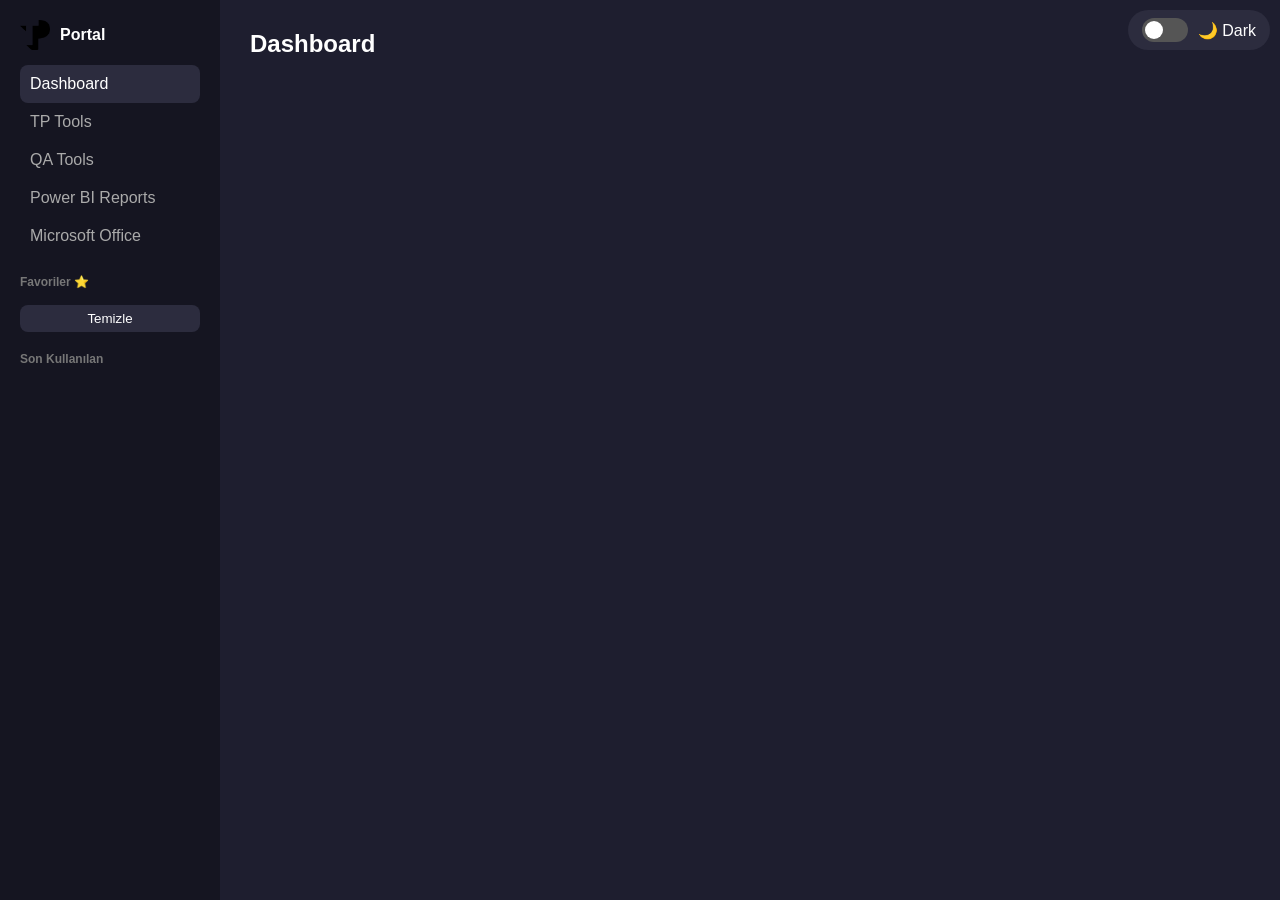
==== index.html @ 6ef4fc42 "Update index.html" ====
<!DOCTYPE html>
<html lang="tr">
<head>
<meta charset="UTF-8">
<title>QA Portal</title>

<style>
*{margin:0;padding:0;box-sizing:border-box;}
body{font-family:Segoe UI,Arial;background:#1e1e2f;color:#fff;display:flex;transition:.3s;}
body.light{background:#f4f6fb;color:#111;}
body.light .sidebar{background:#fff;}
body.light .card{background:#fff;color:#111;}
body.light .section-title{color:#333;}
body.light .nav a{color:#333;}
body.light .nav a.active{background:#e6e9f5;}
body.light .sidebar-section h4{color:#333;}
body.light .small-btn{background:#e6e9f5;color:#111;}
body.light .switch{background:#fff;color:#111;}

.sidebar{width:220px;background:#151521;min-height:100vh;position:fixed;left:0;top:0;padding:20px;}
.logo{display:flex;gap:10px;align-items:center;margin-bottom:15px;}
.logo img{width:30px;height:30px;}
.nav a{display:block;padding:10px;color:#aaa;cursor:pointer;border-radius:8px;}
.nav a.active{background:#2c2c3e;color:#fff;}

.main{margin-left:220px;padding:30px;width:100%;}
.section{display:none;}
.section.active{display:block;}
.section-title{color:#aaa;margin:10px 0;}
.grid{display:grid;grid-template-columns:repeat(auto-fill,minmax(160px,1fr));gap:15px;}

.card{background:#2c2c3e;height:150px;border-radius:14px;display:flex;flex-direction:column;justify-content:center;align-items:center;position:relative;cursor:pointer;}
.new-ribbon{position:absolute;top:12px;right:-32px;background:#ff3b3b;color:#fff;font-size:10px;padding:4px 38px;transform:rotate(45deg);}
.test-ribbon{position:absolute;top:12px;left:-32px;background:#ffd500;color:#111;font-size:10px;padding:4px 38px;transform:rotate(-45deg);}
.fav-btn{margin-top:8px;padding:6px 10px;border:none;border-radius:8px;font-size:11px;cursor:pointer;background:#1f1f2d;color:#aaa;}
.fav-btn.active{background:gold;color:#111;font-weight:bold;}
.card img{width:32px;height:32px;margin-bottom:8px;}

.sidebar-section{margin-top:20px;}
.sidebar-section h4{font-size:12px;color:#777;margin-bottom:8px;}
.sidebar-item{display:flex;align-items:center;gap:8px;font-size:13px;margin-bottom:6px;}
.sidebar-item img{width:18px;height:18px;}

.small-btn{margin-top:8px;width:100%;padding:6px;border:none;border-radius:8px;cursor:pointer;background:#2c2c3e;color:#fff;}
.topbar{position:fixed;right:10px;top:10px;}

.switch{display:flex;align-items:center;gap:10px;background:#2c2c3e;padding:8px 14px;border-radius:30px;cursor:pointer;}
.switch input{display:none;}
.slider{width:46px;height:24px;background:#555;border-radius:20px;position:relative;}
.slider:before{content:"";position:absolute;width:18px;height:18px;background:#fff;border-radius:50%;left:3px;top:3px;transition:.3s;}
.switch input:checked + .slider{background:#4caf50;}
.switch input:checked + .slider:before{transform:translateX(22px);}
</style>
</head>

<body>

<div class="topbar">
<label class="switch">
<input type="checkbox" onchange="toggleTheme()">
<div class="slider"></div>
<span id="themeText">🌙 Dark</span>
</label>
</div>

<div class="sidebar">
<div class="logo">
<img src="logo.png">
<strong>Portal</strong>
</div>

<div class="nav">
<a class="active" onclick="show('all',this)">Dashboard</a>
<a onclick="show('tp',this)">TP Tools</a>
<a onclick="show('qa',this)">QA Tools</a>
<a onclick="show('reports',this)">Power BI Reports</a>
<a onclick="show('office',this)">Microsoft Office</a>
</div>

<div class="sidebar-section">
<h4>Favoriler ⭐</h4>
<div id="favList"></div>
<button class="small-btn" onclick="clearFav()">Temizle</button>
</div>

<div class="sidebar-section">
<h4>Son Kullanılan</h4>
<div id="recentList"></div>
</div>
</div>

<div class="main">
<h2>Dashboard</h2>
<div id="app"></div>
</div>

<script>

// ✅ GLOBAL MAINTENANCE
const CONFIG = { TECHNICAL: 0 };
if (CONFIG.TECHNICAL === 1 && !location.pathname.includes("technical.html")) {
  location.href = "technical.html";
}

// ✅ TOOLS
const tools=[
{id:"bms",name:"TP BMS",icon:"tp_bms.png",cat:"tp",isNew:0,isTest:0,technical:0,url:"https://sebra.ccms.teleperformance.com/"},
{id:"mytp",name:"MYTP",icon:"mytp.png",cat:"tp",isNew:0,isTest:0,technical:0,url:"https://teleperformance-mytp.sabacloud.com/"},
{id:"random",name:"Randomizer",icon:"logo.png",cat:"qa",isNew:1,isTest:0,technical:0,url:"randomizer.html"},
{id:"corel",name:"Correlation",icon:"logo.png",cat:"qa",isNew:0,isTest:1,technical:0,url:"corel.html"},
{id:"csv",name:"Data CSV Converter",icon:"logo.png",cat:"qa",isNew:1,isTest:0,technical:0,url:"csvconverter.html"},
{id:"sampling",name:"BSH Dağıtım",icon:"logo.png",cat:"qa",isNew:0,isTest:0,technical:0,url:"sampling.html"},
{id:"trceviri",name:"Trendyol CSV Converter",icon:"logo.png",cat:"qa",isNew:1,isTest:0,technical:0,url:"trendyolceviri.html"},
{id:"powerbifb",name:"Feedback Raporu",icon:"powerbi.png",cat:"reports",isNew:0,isTest:0,technical:0,url:"https://app.powerbi.com/"},
{id:"powerbidm",name:"Domestic - Kalite Raporu",icon:"powerbi.png",cat:"reports",isNew:0,isTest:0,technical:0,url:"https://app.powerbi.com/"},
{id:"excel",name:"Excel",icon:"excel.png",cat:"office",isNew:0,isTest:0,technical:0,url:"https://excel.cloud.microsoft/"},
{id:"ppt",name:"PowerPoint",icon:"powerpoint.png",cat:"office",isNew:0,isTest:0,technical:0,url:"https://powerpoint.cloud.microsoft/"},
{id:"word",name:"Word",icon:"word.png",cat:"office",isNew:0,isTest:0,technical:0,url:"https://word.cloud.microsoft/"}
];

// ✅ TOOL OPEN
function openTool(id){
  let t=tools.find(x=>x.id===id);
  if(!t) return;

  if(t.technical === 1){
    location.href="technical.html";
    return;
  }

  if(t.url.endsWith(".html")){
    location.href=t.url;
  } else {
    window.open(t.url,"_blank");
  }
}

// minimal render
const app=document.getElementById("app");
app.innerHTML = `<div class="grid">${tools.map(t => `
<div class="card" onclick="openTool('${t.id}')
<div>${t.name}</div>
</div>`).join("")}</div>`;

function toggleTheme(){
 document.body.classList.toggle("light");
}

</script>

</body>
</html>
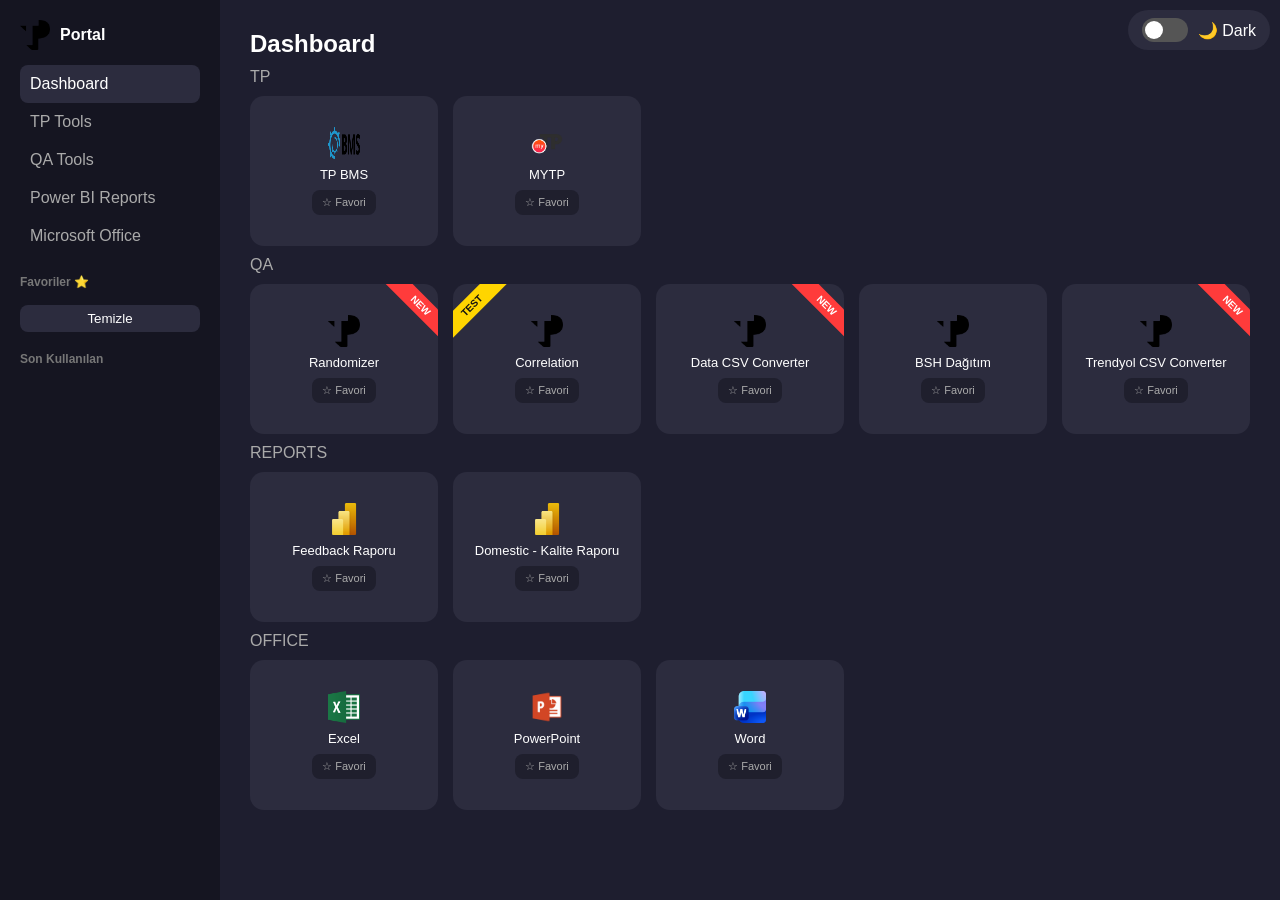
==== commit 5c3009b5: "Update index.html" ====
--- a/index.html
+++ b/index.html
@@ -5,9 +5,26 @@
 <title>QA Portal</title>
 
 <style>
-*{margin:0;padding:0;box-sizing:border-box;}
-body{font-family:Segoe UI,Arial;background:#1e1e2f;color:#fff;display:flex;transition:.3s;}
-body.light{background:#f4f6fb;color:#111;}
+*{
+  margin:0;
+  padding:0;
+  box-sizing:border-box;
+}
+
+body{
+  font-family:Segoe UI,Arial;
+  background:#1e1e2f;
+  color:#fff;
+  display:flex;
+  transition:.3s;
+}
+
+/* LIGHT MODE */
+body.light{
+  background:#f4f6fb;
+  color:#111;
+}
+
 body.light .sidebar{background:#fff;}
 body.light .card{background:#fff;color:#111;}
 body.light .section-title{color:#333;}
@@ -15,78 +32,298 @@
 body.light .nav a.active{background:#e6e9f5;}
 body.light .sidebar-section h4{color:#333;}
 body.light .small-btn{background:#e6e9f5;color:#111;}
-body.light .switch{background:#fff;color:#111;}
-
-.sidebar{width:220px;background:#151521;min-height:100vh;position:fixed;left:0;top:0;padding:20px;}
-.logo{display:flex;gap:10px;align-items:center;margin-bottom:15px;}
-.logo img{width:30px;height:30px;}
-.nav a{display:block;padding:10px;color:#aaa;cursor:pointer;border-radius:8px;}
-.nav a.active{background:#2c2c3e;color:#fff;}
-
-.main{margin-left:220px;padding:30px;width:100%;}
-.section{display:none;}
-.section.active{display:block;}
-.section-title{color:#aaa;margin:10px 0;}
-.grid{display:grid;grid-template-columns:repeat(auto-fill,minmax(160px,1fr));gap:15px;}
-
-.card{background:#2c2c3e;height:150px;border-radius:14px;display:flex;flex-direction:column;justify-content:center;align-items:center;position:relative;cursor:pointer;}
-.new-ribbon{position:absolute;top:12px;right:-32px;background:#ff3b3b;color:#fff;font-size:10px;padding:4px 38px;transform:rotate(45deg);}
-.test-ribbon{position:absolute;top:12px;left:-32px;background:#ffd500;color:#111;font-size:10px;padding:4px 38px;transform:rotate(-45deg);}
-.fav-btn{margin-top:8px;padding:6px 10px;border:none;border-radius:8px;font-size:11px;cursor:pointer;background:#1f1f2d;color:#aaa;}
-.fav-btn.active{background:gold;color:#111;font-weight:bold;}
-.card img{width:32px;height:32px;margin-bottom:8px;}
-
-.sidebar-section{margin-top:20px;}
-.sidebar-section h4{font-size:12px;color:#777;margin-bottom:8px;}
-.sidebar-item{display:flex;align-items:center;gap:8px;font-size:13px;margin-bottom:6px;}
-.sidebar-item img{width:18px;height:18px;}
-
-.small-btn{margin-top:8px;width:100%;padding:6px;border:none;border-radius:8px;cursor:pointer;background:#2c2c3e;color:#fff;}
-.topbar{position:fixed;right:10px;top:10px;}
-
-.switch{display:flex;align-items:center;gap:10px;background:#2c2c3e;padding:8px 14px;border-radius:30px;cursor:pointer;}
-.switch input{display:none;}
-.slider{width:46px;height:24px;background:#555;border-radius:20px;position:relative;}
-.slider:before{content:"";position:absolute;width:18px;height:18px;background:#fff;border-radius:50%;left:3px;top:3px;transition:.3s;}
-.switch input:checked + .slider{background:#4caf50;}
-.switch input:checked + .slider:before{transform:translateX(22px);}
+body.light .switch{
+  background:#fff;
+  color:#111;
+}
+
+/* SIDEBAR */
+.sidebar{
+  width:220px;
+  background:#151521;
+  min-height:100vh;
+  position:fixed;
+  left:0;
+  top:0;
+  padding:20px;
+}
+
+.logo{
+  display:flex;
+  gap:10px;
+  align-items:center;
+  margin-bottom:15px;
+}
+
+.logo img{
+  width:30px;
+  height:30px;
+}
+
+.nav a{
+  display:block;
+  padding:10px;
+  color:#aaa;
+  cursor:pointer;
+  border-radius:8px;
+}
+
+.nav a.active{
+  background:#2c2c3e;
+  color:#fff;
+}
+
+/* MAIN */
+.main{
+  margin-left:220px;
+  padding:30px;
+  width:100%;
+}
+
+.section{
+  display:none;
+}
+
+.section.active{
+  display:block;
+}
+
+.section-title{
+  color:#aaa;
+  margin:10px 0;
+}
+
+.grid{
+  display:grid;
+  grid-template-columns:repeat(auto-fill,minmax(160px,1fr));
+  gap:15px;
+}
+
+/* CARD */
+.card{
+  background:#2c2c3e;
+  height:150px;
+  border-radius:14px;
+  display:flex;
+  flex-direction:column;
+  justify-content:center;
+  align-items:center;
+  position:relative;
+  cursor:pointer;
+  overflow:hidden;
+}
+
+.card.new{
+  animation:pulseGlow 1.6s ease-out 1;
+}
+
+@keyframes pulseGlow{
+  0%{box-shadow:0 0 0 rgba(255,59,59,0);}
+  50%{box-shadow:0 0 18px rgba(255,59,59,0.55);}
+  100%{box-shadow:0 0 0 rgba(255,59,59,0);}
+}
+
+/* NEW ribbon */
+.new-ribbon{
+  position:absolute;
+  top:12px;
+  right:-32px;
+  background:#ff3b3b;
+  color:#fff;
+  font-size:10px;
+  padding:4px 38px;
+  transform:rotate(45deg);
+  font-weight:bold;
+}
+
+/* TEST ribbon */
+.test-ribbon{
+  position:absolute;
+  top:12px;
+  left:-32px;
+  background:#ffd500;
+  color:#111;
+  font-size:10px;
+  padding:4px 38px;
+  transform:rotate(-45deg);
+  font-weight:bold;
+}
+
+/* FAVORITE BUTTON */
+.fav-btn{
+  margin-top:8px;
+  padding:6px 10px;
+  border:none;
+  border-radius:8px;
+  font-size:11px;
+  cursor:pointer;
+  background:#1f1f2d;
+  color:#aaa;
+  transition:.2s;
+}
+
+.fav-btn:hover{
+  background:#3a3a55;
+  color:#fff;
+}
+
+.fav-btn.active{
+  background:gold;
+  color:#111;
+  font-weight:bold;
+}
+
+/* POP EFFECT */
+.fav-btn.pop{
+  animation:pop .3s ease;
+}
+
+@keyframes pop{
+  0%{transform:scale(1);}
+  50%{transform:scale(1.3);}
+  100%{transform:scale(1);}
+}
+
+.card img{
+  width:32px;
+  height:32px;
+  margin-bottom:8px;
+}
+
+.card-title{
+  font-size:13px;
+  text-align:center;
+}
+
+/* SIDEBAR LIST */
+.sidebar-section{
+  margin-top:20px;
+}
+
+.sidebar-section h4{
+  font-size:12px;
+  color:#777;
+  margin-bottom:8px;
+}
+
+.sidebar-item{
+  display:flex;
+  align-items:center;
+  gap:8px;
+  font-size:13px;
+  margin-bottom:6px;
+}
+
+.sidebar-item img{
+  width:18px;
+  height:18px;
+}
+
+/* BUTTON */
+.small-btn{
+  margin-top:8px;
+  width:100%;
+  padding:6px;
+  border:none;
+  border-radius:8px;
+  cursor:pointer;
+  background:#2c2c3e;
+  color:#fff;
+}
+
+/* TOPBAR */
+.topbar{
+  position:fixed;
+  right:10px;
+  top:10px;
+}
+
+/* THEME SWITCH */
+.switch{
+  position:relative;
+  display:flex;
+  align-items:center;
+  gap:10px;
+  background:#2c2c3e;
+  padding:8px 14px;
+  border-radius:30px;
+  cursor:pointer;
+  user-select:none;
+}
+
+.switch input{
+  display:none;
+}
+
+.slider{
+  width:46px;
+  height:24px;
+  background:#555;
+  border-radius:20px;
+  position:relative;
+  transition:.3s;
+}
+
+.slider:before{
+  content:"";
+  position:absolute;
+  width:18px;
+  height:18px;
+  background:#fff;
+  border-radius:50%;
+  left:3px;
+  top:3px;
+  transition:.3s;
+}
+
+.switch input:checked + .slider{
+  background:#4caf50;
+}
+
+.switch input:checked + .slider:before{
+  transform:translateX(22px);
+}
 </style>
 </head>
 
 <body>
 
 <div class="topbar">
+
 <label class="switch">
-<input type="checkbox" onchange="toggleTheme()">
-<div class="slider"></div>
-<span id="themeText">🌙 Dark</span>
+  <input type="checkbox" onchange="toggleTheme()">
+  <div class="slider"></div>
+  <span id="themeText">🌙 Dark</span>
 </label>
+
 </div>
 
 <div class="sidebar">
-<div class="logo">
-<img src="logo.png">
-<strong>Portal</strong>
-</div>
-
-<div class="nav">
-<a class="active" onclick="show('all',this)">Dashboard</a>
-<a onclick="show('tp',this)">TP Tools</a>
-<a onclick="show('qa',this)">QA Tools</a>
-<a onclick="show('reports',this)">Power BI Reports</a>
-<a onclick="show('office',this)">Microsoft Office</a>
-</div>
-
-<div class="sidebar-section">
-<h4>Favoriler ⭐</h4>
-<div id="favList"></div>
-<button class="small-btn" onclick="clearFav()">Temizle</button>
-</div>
-
-<div class="sidebar-section">
-<h4>Son Kullanılan</h4>
-<div id="recentList"></div>
-</div>
+
+  <div class="logo">
+    <img src="logo.png">
+    <strong>Portal</strong>
+  </div>
+
+  <div class="nav">
+    <a class="active" onclick="show('all',this)">Dashboard</a>
+    <a onclick="show('tp',this)">TP Tools</a>
+    <a onclick="show('qa',this)">QA Tools</a>
+    <a onclick="show('reports',this)">Power BI Reports</a>
+    <a onclick="show('office',this)">Microsoft Office</a>
+  </div>
+
+  <div class="sidebar-section">
+    <h4>Favoriler ⭐</h4>
+    <div id="favList"></div>
+    <button class="small-btn" onclick="clearFav()">Temizle</button>
+  </div>
+
+  <div class="sidebar-section">
+    <h4>Son Kullanılan</h4>
+    <div id="recentList"></div>
+  </div>
+
 </div>
 
 <div class="main">
@@ -96,55 +333,223 @@
 
 <script>
 
-// ✅ GLOBAL MAINTENANCE
-const CONFIG = { TECHNICAL: 0 };
-if (CONFIG.TECHNICAL === 1 && !location.pathname.includes("technical.html")) {
-  location.href = "technical.html";
-}
-
-// ✅ TOOLS
 const tools=[
+
 {id:"bms",name:"TP BMS",icon:"tp_bms.png",cat:"tp",isNew:0,isTest:0,technical:0,url:"https://sebra.ccms.teleperformance.com/"},
+
 {id:"mytp",name:"MYTP",icon:"mytp.png",cat:"tp",isNew:0,isTest:0,technical:0,url:"https://teleperformance-mytp.sabacloud.com/"},
+
 {id:"random",name:"Randomizer",icon:"logo.png",cat:"qa",isNew:1,isTest:0,technical:0,url:"randomizer.html"},
+
 {id:"corel",name:"Correlation",icon:"logo.png",cat:"qa",isNew:0,isTest:1,technical:0,url:"corel.html"},
+
 {id:"csv",name:"Data CSV Converter",icon:"logo.png",cat:"qa",isNew:1,isTest:0,technical:0,url:"csvconverter.html"},
+
 {id:"sampling",name:"BSH Dağıtım",icon:"logo.png",cat:"qa",isNew:0,isTest:0,technical:0,url:"sampling.html"},
+
 {id:"trceviri",name:"Trendyol CSV Converter",icon:"logo.png",cat:"qa",isNew:1,isTest:0,technical:0,url:"trendyolceviri.html"},
+
 {id:"powerbifb",name:"Feedback Raporu",icon:"powerbi.png",cat:"reports",isNew:0,isTest:0,technical:0,url:"https://app.powerbi.com/"},
+
 {id:"powerbidm",name:"Domestic - Kalite Raporu",icon:"powerbi.png",cat:"reports",isNew:0,isTest:0,technical:0,url:"https://app.powerbi.com/"},
+
 {id:"excel",name:"Excel",icon:"excel.png",cat:"office",isNew:0,isTest:0,technical:0,url:"https://excel.cloud.microsoft/"},
+
 {id:"ppt",name:"PowerPoint",icon:"powerpoint.png",cat:"office",isNew:0,isTest:0,technical:0,url:"https://powerpoint.cloud.microsoft/"},
+
 {id:"word",name:"Word",icon:"word.png",cat:"office",isNew:0,isTest:0,technical:0,url:"https://word.cloud.microsoft/"}
+
 ];
 
-// ✅ TOOL OPEN
+function toggleTheme(){
+
+  document.body.classList.toggle("light");
+
+  themeText.innerText =
+    document.body.classList.contains("light")
+    ? "☀️ Light"
+    : "🌙 Dark";
+}
+
+function render(){
+
+  const app=document.getElementById("app");
+
+  app.innerHTML="";
+
+  ["tp","qa","reports","office"].forEach(cat=>{
+
+    let sec=document.createElement("div");
+
+    sec.className="section active";
+
+    sec.dataset.cat=cat;
+
+    sec.innerHTML=`
+      <div class="section-title">${cat.toUpperCase()}</div>
+
+      <div class="grid">
+        ${tools.filter(t=>t.cat===cat).map(card).join("")}
+      </div>
+    `;
+
+    app.appendChild(sec);
+
+  });
+
+  updateFav();
+  updateRecent();
+}
+
+function card(t){
+
+  let fav=getFav();
+
+  let isFav=fav.includes(t.id);
+
+  return `
+  <div class="card ${t.isNew?'new':''}" onclick="openTool('${t.id}')">
+
+    ${t.isNew?'<div class="new-ribbon">NEW</div>':''}
+
+    ${t.isTest?'<div class="test-ribbon">TEST</div>':''}
+
+    <img src="${t.icon}">
+
+    <div class="card-title">${t.name}</div>
+
+    <button class="fav-btn ${isFav?'active':''}"
+      onclick="event.stopPropagation();toggleFav('${t.id}',this)">
+      ${isFav ? "★ Favoride" : "☆ Favori"}
+    </button>
+
+  </div>`;
+}
+
+function getFav(){
+  return JSON.parse(localStorage.getItem("fav")||"[]");
+}
+
+function toggleFav(id, btn){
+
+  let fav=getFav();
+
+  const add=!fav.includes(id);
+
+  if(add){
+
+    fav.push(id);
+
+    if(btn){
+
+      btn.classList.add("pop");
+
+      setTimeout(()=>btn.classList.remove("pop"),300);
+    }
+
+  } else {
+
+    fav=fav.filter(x=>x!==id);
+  }
+
+  localStorage.setItem("fav",JSON.stringify(fav));
+
+  render();
+}
+
+function clearFav(){
+
+  localStorage.removeItem("fav");
+
+  render();
+}
+
+function updateFav(){
+
+  let fav=getFav();
+
+  document.getElementById("favList").innerHTML=
+    fav.map(id=>{
+
+      let t=tools.find(x=>x.id===id);
+
+      return t
+      ? `<div class="sidebar-item"><img src="${t.icon}">${t.name}</div>`
+      : "";
+
+    }).join("");
+}
+
 function openTool(id){
+
   let t=tools.find(x=>x.id===id);
+
   if(!t) return;
 
-  if(t.technical === 1){
-    location.href="technical.html";
+  let r=JSON.parse(localStorage.getItem("recent") || "[]");
+
+  r=r.filter(x=>x!==id);
+
+  r.unshift(id);
+
+  r=r.slice(0,5);
+
+  localStorage.setItem("recent", JSON.stringify(r));
+
+  updateRecent();
+
+  if(t.technical===1){
+
+    localStorage.setItem("technicalTool", JSON.stringify(t));
+
+    window.location.href="technical.html";
+
     return;
   }
 
   if(t.url.endsWith(".html")){
-    location.href=t.url;
+
+    window.location.href=t.url;
+
   } else {
-    window.open(t.url,"_blank");
+
+    window.open(t.url, "_blank");
   }
 }
 
-// minimal render
-const app=document.getElementById("app");
-app.innerHTML = `<div class="grid">${tools.map(t => `
-<div class="card" onclick="openTool('${t.id}')
-<div>${t.name}</div>
-</div>`).join("")}</div>`;
-
-function toggleTheme(){
- document.body.classList.toggle("light");
-}
+function updateRecent(){
+
+  let r=JSON.parse(localStorage.getItem("recent")||"[]");
+
+  document.getElementById("recentList").innerHTML=
+    r.map(id=>{
+
+      let t=tools.find(x=>x.id===id);
+
+      return t
+      ? `<div class="sidebar-item"><img src="${t.icon}">${t.name}</div>`
+      : "";
+
+    }).join("");
+}
+
+function show(id,el){
+
+  document.querySelectorAll(".nav a")
+    .forEach(a=>a.classList.remove("active"));
+
+  el.classList.add("active");
+
+  document.querySelectorAll(".section").forEach(s=>{
+
+    s.style.display =
+      (id==="all" || s.dataset.cat===id)
+      ? "block"
+      : "none";
+  });
+}
+
+render();
 
 </script>
 
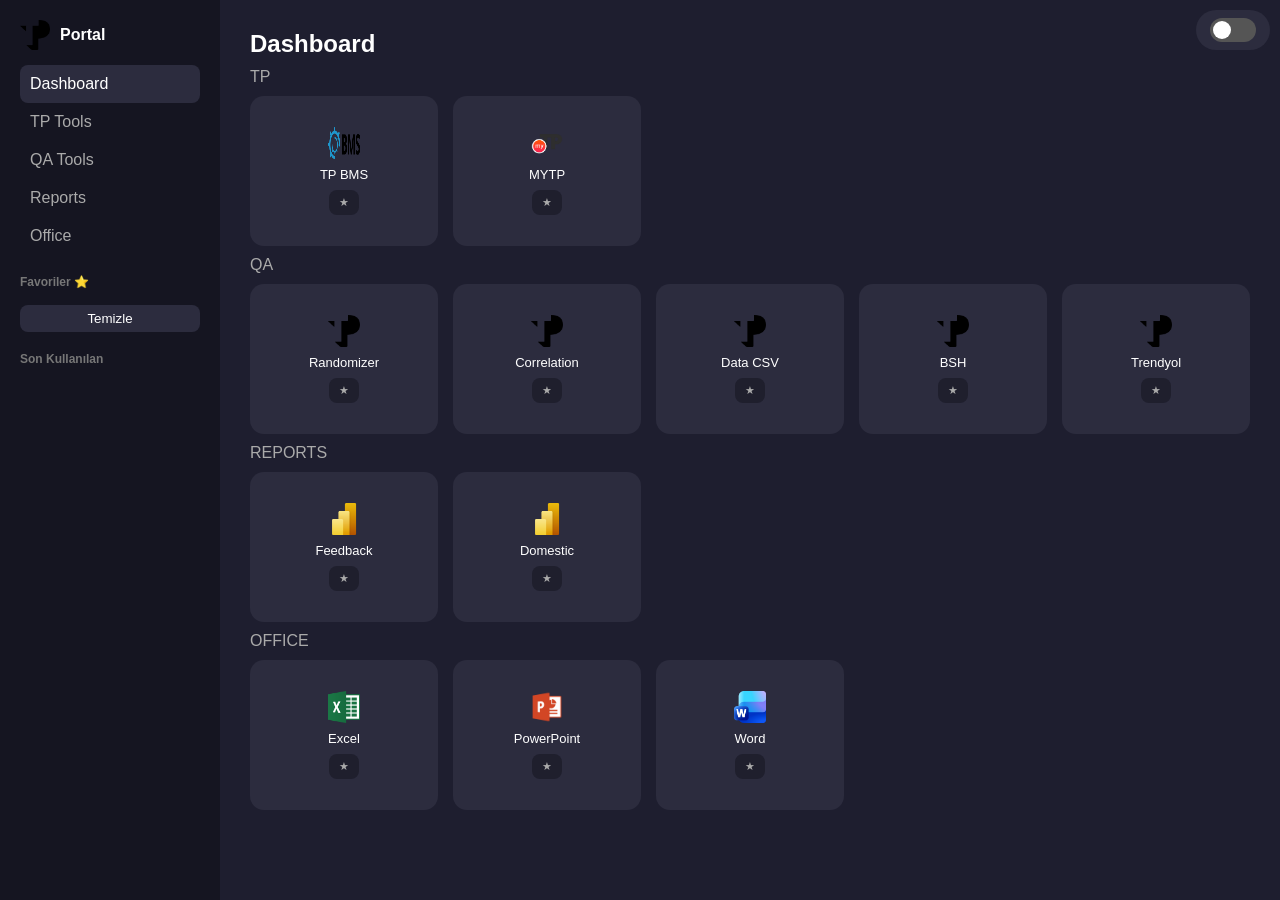
==== commit ec410096: "Update index.html" ====
--- a/index.html
+++ b/index.html
@@ -32,10 +32,7 @@
 body.light .nav a.active{background:#e6e9f5;}
 body.light .sidebar-section h4{color:#333;}
 body.light .small-btn{background:#e6e9f5;color:#111;}
-body.light .switch{
-  background:#fff;
-  color:#111;
-}
+body.light .switch{background:#fff;color:#111;}
 
 /* SIDEBAR */
 .sidebar{
@@ -55,10 +52,7 @@
   margin-bottom:15px;
 }
 
-.logo img{
-  width:30px;
-  height:30px;
-}
+.logo img{width:30px;height:30px;}
 
 .nav a{
   display:block;
@@ -80,13 +74,8 @@
   width:100%;
 }
 
-.section{
-  display:none;
-}
-
-.section.active{
-  display:block;
-}
+.section{display:none;}
+.section.active{display:block;}
 
 .section-title{
   color:#aaa;
@@ -113,9 +102,7 @@
   overflow:hidden;
 }
 
-.card.new{
-  animation:pulseGlow 1.6s ease-out 1;
-}
+.card.new{animation:pulseGlow 1.6s ease-out 1;}
 
 @keyframes pulseGlow{
   0%{box-shadow:0 0 0 rgba(255,59,59,0);}
@@ -123,7 +110,6 @@
   100%{box-shadow:0 0 0 rgba(255,59,59,0);}
 }
 
-/* NEW ribbon */
 .new-ribbon{
   position:absolute;
   top:12px;
@@ -136,7 +122,6 @@
   font-weight:bold;
 }
 
-/* TEST ribbon */
 .test-ribbon{
   position:absolute;
   top:12px;
@@ -149,7 +134,7 @@
   font-weight:bold;
 }
 
-/* FAVORITE BUTTON */
+/* FAVORITE */
 .fav-btn{
   margin-top:8px;
   padding:6px 10px;
@@ -159,52 +144,16 @@
   cursor:pointer;
   background:#1f1f2d;
   color:#aaa;
-  transition:.2s;
-}
-
-.fav-btn:hover{
-  background:#3a3a55;
-  color:#fff;
-}
-
-.fav-btn.active{
-  background:gold;
-  color:#111;
-  font-weight:bold;
-}
-
-/* POP EFFECT */
-.fav-btn.pop{
-  animation:pop .3s ease;
-}
-
-@keyframes pop{
-  0%{transform:scale(1);}
-  50%{transform:scale(1.3);}
-  100%{transform:scale(1);}
-}
-
-.card img{
-  width:32px;
-  height:32px;
-  margin-bottom:8px;
-}
-
-.card-title{
-  font-size:13px;
-  text-align:center;
-}
-
-/* SIDEBAR LIST */
-.sidebar-section{
-  margin-top:20px;
-}
-
-.sidebar-section h4{
-  font-size:12px;
-  color:#777;
-  margin-bottom:8px;
-}
+}
+
+.fav-btn.active{background:gold;color:#111;font-weight:bold;}
+
+.card img{width:32px;height:32px;margin-bottom:8px;}
+.card-title{font-size:13px;text-align:center;}
+
+/* SIDEBAR */
+.sidebar-section{margin-top:20px;}
+.sidebar-section h4{font-size:12px;color:#777;margin-bottom:8px;}
 
 .sidebar-item{
   display:flex;
@@ -212,14 +161,11 @@
   gap:8px;
   font-size:13px;
   margin-bottom:6px;
-}
-
-.sidebar-item img{
-  width:18px;
-  height:18px;
-}
-
-/* BUTTON */
+  cursor:pointer;
+}
+
+.sidebar-item img{width:18px;height:18px;}
+
 .small-btn{
   margin-top:8px;
   width:100%;
@@ -238,9 +184,7 @@
   top:10px;
 }
 
-/* THEME SWITCH */
 .switch{
-  position:relative;
   display:flex;
   align-items:center;
   gap:10px;
@@ -248,12 +192,9 @@
   padding:8px 14px;
   border-radius:30px;
   cursor:pointer;
-  user-select:none;
-}
-
-.switch input{
-  display:none;
-}
+}
+
+.switch input{display:none;}
 
 .slider{
   width:46px;
@@ -261,7 +202,6 @@
   background:#555;
   border-radius:20px;
   position:relative;
-  transition:.3s;
 }
 
 .slider:before{
@@ -273,31 +213,51 @@
   border-radius:50%;
   left:3px;
   top:3px;
-  transition:.3s;
 }
 
 .switch input:checked + .slider{
   background:#4caf50;
 }
 
-.switch input:checked + .slider:before{
-  transform:translateX(22px);
-}
+/* 🔴 MAINTENANCE SCREEN */
+#maintenance{
+  position:fixed;
+  inset:0;
+  background:#111;
+  color:#fff;
+  display:none;
+  justify-content:center;
+  align-items:center;
+  flex-direction:column;
+  z-index:999999;
+  text-align:center;
+}
+
+#maintenance h1{
+  color:#ff3b3b;
+}
+
 </style>
 </head>
 
 <body>
 
+<!-- 🔴 MAINTENANCE SCREEN -->
+<div id="maintenance">
+  <h1>🔧 Sistem Bakımda</h1>
+  <p>Portal geçici olarak kapalıdır</p>
+  <p id="mt">Kontrol...</p>
+</div>
+
+<!-- TOP -->
 <div class="topbar">
-
 <label class="switch">
   <input type="checkbox" onchange="toggleTheme()">
   <div class="slider"></div>
-  <span id="themeText">🌙 Dark</span>
 </label>
-
 </div>
 
+<!-- SIDEBAR -->
 <div class="sidebar">
 
   <div class="logo">
@@ -309,8 +269,8 @@
     <a class="active" onclick="show('all',this)">Dashboard</a>
     <a onclick="show('tp',this)">TP Tools</a>
     <a onclick="show('qa',this)">QA Tools</a>
-    <a onclick="show('reports',this)">Power BI Reports</a>
-    <a onclick="show('office',this)">Microsoft Office</a>
+    <a onclick="show('reports',this)">Reports</a>
+    <a onclick="show('office',this)">Office</a>
   </div>
 
   <div class="sidebar-section">
@@ -326,6 +286,7 @@
 
 </div>
 
+<!-- MAIN -->
 <div class="main">
 <h2>Dashboard</h2>
 <div id="app"></div>
@@ -333,222 +294,114 @@
 
 <script>
 
+/* 🔴 MAINTENANCE SWITCH */
+const MAINTENANCE_MODE = 0;
+
+if(MAINTENANCE_MODE === 1){
+  document.getElementById("maintenance").style.display="flex";
+
+  let t=10;
+  setInterval(()=>{
+    document.getElementById("mt").innerText="Yeniden kontrol: "+t;
+    t--;
+    if(t<=0) location.reload();
+  },1000);
+}
+
+/* DATA */
 const tools=[
 
-{id:"bms",name:"TP BMS",icon:"tp_bms.png",cat:"tp",isNew:0,isTest:0,technical:0,url:"https://sebra.ccms.teleperformance.com/"},
-
-{id:"mytp",name:"MYTP",icon:"mytp.png",cat:"tp",isNew:0,isTest:0,technical:0,url:"https://teleperformance-mytp.sabacloud.com/"},
-
-{id:"random",name:"Randomizer",icon:"logo.png",cat:"qa",isNew:1,isTest:0,technical:0,url:"randomizer.html"},
-
-{id:"corel",name:"Correlation",icon:"logo.png",cat:"qa",isNew:0,isTest:1,technical:0,url:"corel.html"},
-
-{id:"csv",name:"Data CSV Converter",icon:"logo.png",cat:"qa",isNew:1,isTest:0,technical:0,url:"csvconverter.html"},
-
-{id:"sampling",name:"BSH Dağıtım",icon:"logo.png",cat:"qa",isNew:0,isTest:0,technical:0,url:"sampling.html"},
-
-{id:"trceviri",name:"Trendyol CSV Converter",icon:"logo.png",cat:"qa",isNew:1,isTest:0,technical:0,url:"trendyolceviri.html"},
-
-{id:"powerbifb",name:"Feedback Raporu",icon:"powerbi.png",cat:"reports",isNew:0,isTest:0,technical:0,url:"https://app.powerbi.com/"},
-
-{id:"powerbidm",name:"Domestic - Kalite Raporu",icon:"powerbi.png",cat:"reports",isNew:0,isTest:0,technical:0,url:"https://app.powerbi.com/"},
-
-{id:"excel",name:"Excel",icon:"excel.png",cat:"office",isNew:0,isTest:0,technical:0,url:"https://excel.cloud.microsoft/"},
-
-{id:"ppt",name:"PowerPoint",icon:"powerpoint.png",cat:"office",isNew:0,isTest:0,technical:0,url:"https://powerpoint.cloud.microsoft/"},
-
-{id:"word",name:"Word",icon:"word.png",cat:"office",isNew:0,isTest:0,technical:0,url:"https://word.cloud.microsoft/"}
-
+  {id:"bms",name:"TP BMS",icon:"tp_bms.png",cat:"tp",isNew:0,isTest:0,url:"https://sebra.ccms.teleperformance.com/"},
+  {id:"mytp",name:"MYTP",icon:"mytp.png",cat:"tp",isNew:0,isTest:0,url:"https://teleperformance-mytp.sabacloud.com/"},
+  {id:"random",name:"Randomizer",icon:"logo.png",cat:"qa",isNew:1,isTest:0,url:"randomizer.html"},
+  {id:"corel",name:"Correlation",icon:"logo.png",cat:"qa",isNew:0,isTest:1,url:"corel.html"},
+  {id:"csv",name:"Data CSV",icon:"logo.png",cat:"qa",isNew:1,isTest:0,url:"csvconverter.html"},
+  {id:"sampling",name:"BSH",icon:"logo.png",cat:"qa",isNew:0,isTest:0,url:"sampling.html"},
+  {id:"trceviri",name:"Trendyol",icon:"logo.png",cat:"qa",isNew:1,isTest:0,url:"trendyolceviri.html"},
+  {id:"powerbifb",name:"Feedback",icon:"powerbi.png",cat:"reports",isNew:0,isTest:0,url:"https://app.powerbi.com/"},
+  {id:"powerbidm",name:"Domestic",icon:"powerbi.png",cat:"reports",isNew:0,isTest:0,url:"https://app.powerbi.com/"},
+  {id:"excel",name:"Excel",icon:"excel.png",cat:"office",isNew:0,isTest:0,url:"https://excel.cloud.microsoft/"},
+  {id:"ppt",name:"PowerPoint",icon:"powerpoint.png",cat:"office",isNew:0,isTest:0,url:"https://powerpoint.cloud.microsoft/"},
+  {id:"word",name:"Word",icon:"word.png",cat:"office",isNew:0,isTest:0,url:"https://word.cloud.microsoft/"}
 ];
 
+/* THEME */
 function toggleTheme(){
-
   document.body.classList.toggle("light");
-
-  themeText.innerText =
-    document.body.classList.contains("light")
-    ? "☀️ Light"
-    : "🌙 Dark";
-}
-
+}
+
+/* FAVORITE */
+function getFav(){
+  return JSON.parse(localStorage.getItem("fav")||"[]");
+}
+
+function toggleFav(id){
+  let f=getFav();
+  f.includes(id)?f=f.filter(x=>x!==id):f.push(id);
+  localStorage.setItem("fav",JSON.stringify(f));
+  render();
+}
+
+/* FAVORİ CLICK FIX */
+function updateFav(){
+  let fav=getFav();
+  document.getElementById("favList").innerHTML=
+    fav.map(id=>{
+      let t=tools.find(x=>x.id===id);
+      return t?`<div class="sidebar-item" onclick="openTool('${id}')">
+      <img src="${t.icon}">${t.name}</div>`:"";
+    }).join("");
+}
+
+/* RECENT */
+function openTool(id){
+  let t=tools.find(x=>x.id===id);
+  let r=JSON.parse(localStorage.getItem("recent")||"[]");
+  r=[id,...r.filter(x=>x!==id)].slice(0,5);
+  localStorage.setItem("recent",JSON.stringify(r));
+  updateRecent();
+
+  if(t.url.endsWith(".html")) location.href=t.url;
+  else window.open(t.url);
+}
+
+function updateRecent(){
+  let r=JSON.parse(localStorage.getItem("recent")||"[]");
+  document.getElementById("recentList").innerHTML=
+    r.map(id=>{
+      let t=tools.find(x=>x.id===id);
+      return t?`<div class="sidebar-item" onclick="openTool('${id}')">
+      <img src="${t.icon}">${t.name}</div>`:"";
+    }).join("");
+}
+
+/* RENDER */
 function render(){
-
   const app=document.getElementById("app");
-
   app.innerHTML="";
-
   ["tp","qa","reports","office"].forEach(cat=>{
-
     let sec=document.createElement("div");
-
     sec.className="section active";
-
-    sec.dataset.cat=cat;
-
     sec.innerHTML=`
       <div class="section-title">${cat.toUpperCase()}</div>
-
       <div class="grid">
-        ${tools.filter(t=>t.cat===cat).map(card).join("")}
-      </div>
-    `;
-
+        ${tools.filter(t=>t.cat===cat).map(t=>`
+        <div class="card" onclick="openTool('${t.id}')">
+          <img src="${t.icon}">
+          <div class="card-title">${t.name}</div>
+          <button class="fav-btn ${getFav().includes(t.id)?'active':''}"
+          onclick="event.stopPropagation();toggleFav('${t.id}')">★</button>
+        </div>`).join("")}
+      </div>`;
     app.appendChild(sec);
-
   });
-
   updateFav();
   updateRecent();
 }
 
-function card(t){
-
-  let fav=getFav();
-
-  let isFav=fav.includes(t.id);
-
-  return `
-  <div class="card ${t.isNew?'new':''}" onclick="openTool('${t.id}')">
-
-    ${t.isNew?'<div class="new-ribbon">NEW</div>':''}
-
-    ${t.isTest?'<div class="test-ribbon">TEST</div>':''}
-
-    <img src="${t.icon}">
-
-    <div class="card-title">${t.name}</div>
-
-    <button class="fav-btn ${isFav?'active':''}"
-      onclick="event.stopPropagation();toggleFav('${t.id}',this)">
-      ${isFav ? "★ Favoride" : "☆ Favori"}
-    </button>
-
-  </div>`;
-}
-
-function getFav(){
-  return JSON.parse(localStorage.getItem("fav")||"[]");
-}
-
-function toggleFav(id, btn){
-
-  let fav=getFav();
-
-  const add=!fav.includes(id);
-
-  if(add){
-
-    fav.push(id);
-
-    if(btn){
-
-      btn.classList.add("pop");
-
-      setTimeout(()=>btn.classList.remove("pop"),300);
-    }
-
-  } else {
-
-    fav=fav.filter(x=>x!==id);
-  }
-
-  localStorage.setItem("fav",JSON.stringify(fav));
-
-  render();
-}
-
-function clearFav(){
-
-  localStorage.removeItem("fav");
-
-  render();
-}
-
-function updateFav(){
-
-  let fav=getFav();
-
-  document.getElementById("favList").innerHTML=
-    fav.map(id=>{
-
-      let t=tools.find(x=>x.id===id);
-
-      return t
-      ? `<div class="sidebar-item"><img src="${t.icon}">${t.name}</div>`
-      : "";
-
-    }).join("");
-}
-
-function openTool(id){
-
-  let t=tools.find(x=>x.id===id);
-
-  if(!t) return;
-
-  let r=JSON.parse(localStorage.getItem("recent") || "[]");
-
-  r=r.filter(x=>x!==id);
-
-  r.unshift(id);
-
-  r=r.slice(0,5);
-
-  localStorage.setItem("recent", JSON.stringify(r));
-
-  updateRecent();
-
-  if(t.technical===1){
-
-    localStorage.setItem("technicalTool", JSON.stringify(t));
-
-    window.location.href="technical.html";
-
-    return;
-  }
-
-  if(t.url.endsWith(".html")){
-
-    window.location.href=t.url;
-
-  } else {
-
-    window.open(t.url, "_blank");
-  }
-}
-
-function updateRecent(){
-
-  let r=JSON.parse(localStorage.getItem("recent")||"[]");
-
-  document.getElementById("recentList").innerHTML=
-    r.map(id=>{
-
-      let t=tools.find(x=>x.id===id);
-
-      return t
-      ? `<div class="sidebar-item"><img src="${t.icon}">${t.name}</div>`
-      : "";
-
-    }).join("");
-}
-
-function show(id,el){
-
-  document.querySelectorAll(".nav a")
-    .forEach(a=>a.classList.remove("active"));
-
-  el.classList.add("active");
-
-  document.querySelectorAll(".section").forEach(s=>{
-
-    s.style.display =
-      (id==="all" || s.dataset.cat===id)
-      ? "block"
-      : "none";
-  });
-}
-
+function show(){}
+
+/* INIT */
 render();
 
 </script>
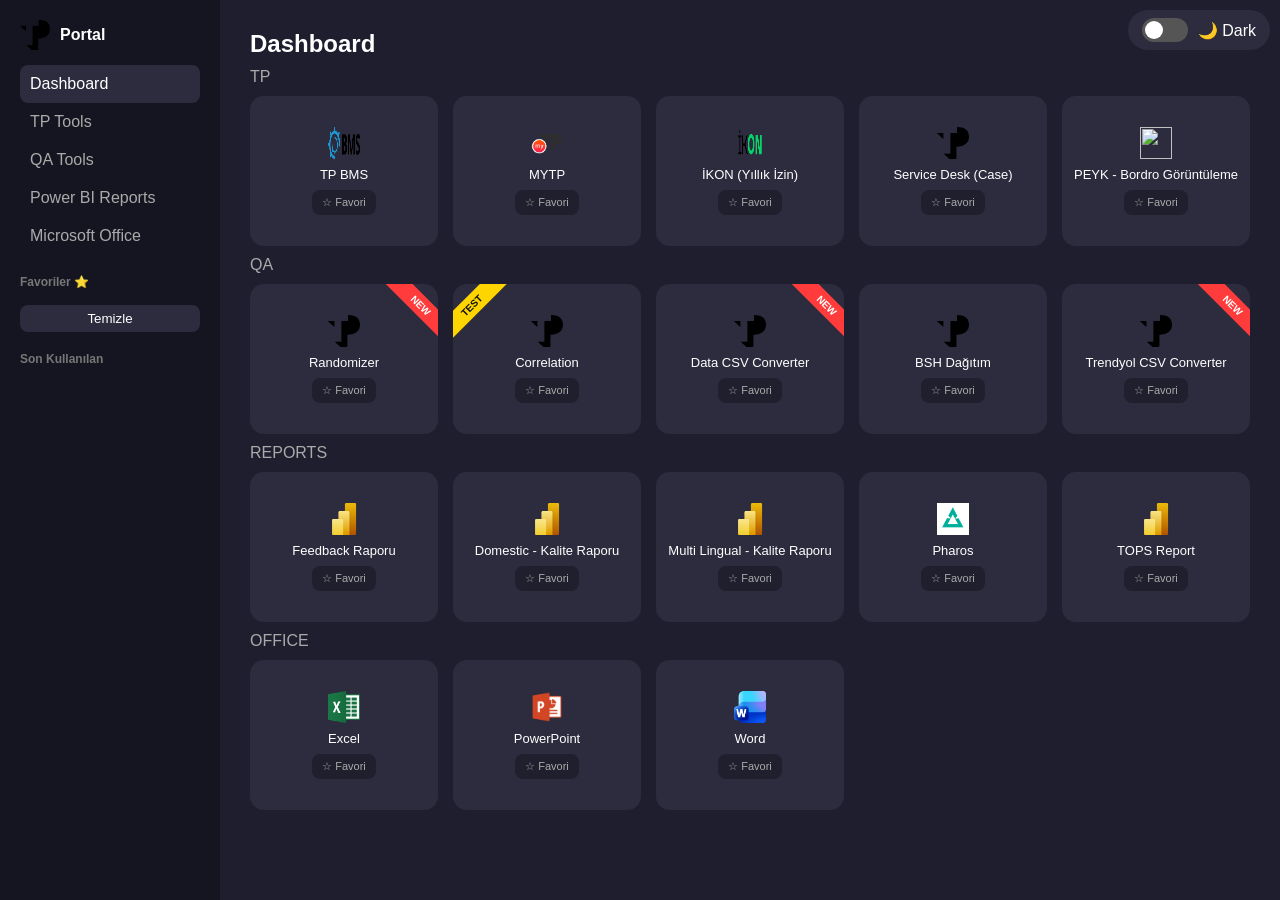
==== commit f91568e1: "Update index.html" ====
--- a/index.html
+++ b/index.html
@@ -32,7 +32,10 @@
 body.light .nav a.active{background:#e6e9f5;}
 body.light .sidebar-section h4{color:#333;}
 body.light .small-btn{background:#e6e9f5;color:#111;}
-body.light .switch{background:#fff;color:#111;}
+body.light .switch{
+  background:#fff;
+  color:#111;
+}
 
 /* SIDEBAR */
 .sidebar{
@@ -52,7 +55,10 @@
   margin-bottom:15px;
 }
 
-.logo img{width:30px;height:30px;}
+.logo img{
+  width:30px;
+  height:30px;
+}
 
 .nav a{
   display:block;
@@ -74,8 +80,13 @@
   width:100%;
 }
 
-.section{display:none;}
-.section.active{display:block;}
+.section{
+  display:none;
+}
+
+.section.active{
+  display:block;
+}
 
 .section-title{
   color:#aaa;
@@ -102,7 +113,9 @@
   overflow:hidden;
 }
 
-.card.new{animation:pulseGlow 1.6s ease-out 1;}
+.card.new{
+  animation:pulseGlow 1.6s ease-out 1;
+}
 
 @keyframes pulseGlow{
   0%{box-shadow:0 0 0 rgba(255,59,59,0);}
@@ -110,6 +123,7 @@
   100%{box-shadow:0 0 0 rgba(255,59,59,0);}
 }
 
+/* NEW ribbon */
 .new-ribbon{
   position:absolute;
   top:12px;
@@ -122,6 +136,7 @@
   font-weight:bold;
 }
 
+/* TEST ribbon */
 .test-ribbon{
   position:absolute;
   top:12px;
@@ -134,7 +149,7 @@
   font-weight:bold;
 }
 
-/* FAVORITE */
+/* FAVORITE BUTTON */
 .fav-btn{
   margin-top:8px;
   padding:6px 10px;
@@ -144,16 +159,52 @@
   cursor:pointer;
   background:#1f1f2d;
   color:#aaa;
-}
-
-.fav-btn.active{background:gold;color:#111;font-weight:bold;}
-
-.card img{width:32px;height:32px;margin-bottom:8px;}
-.card-title{font-size:13px;text-align:center;}
-
-/* SIDEBAR */
-.sidebar-section{margin-top:20px;}
-.sidebar-section h4{font-size:12px;color:#777;margin-bottom:8px;}
+  transition:.2s;
+}
+
+.fav-btn:hover{
+  background:#3a3a55;
+  color:#fff;
+}
+
+.fav-btn.active{
+  background:gold;
+  color:#111;
+  font-weight:bold;
+}
+
+/* POP EFFECT */
+.fav-btn.pop{
+  animation:pop .3s ease;
+}
+
+@keyframes pop{
+  0%{transform:scale(1);}
+  50%{transform:scale(1.3);}
+  100%{transform:scale(1);}
+}
+
+.card img{
+  width:32px;
+  height:32px;
+  margin-bottom:8px;
+}
+
+.card-title{
+  font-size:13px;
+  text-align:center;
+}
+
+/* SIDEBAR LIST */
+.sidebar-section{
+  margin-top:20px;
+}
+
+.sidebar-section h4{
+  font-size:12px;
+  color:#777;
+  margin-bottom:8px;
+}
 
 .sidebar-item{
   display:flex;
@@ -161,11 +212,14 @@
   gap:8px;
   font-size:13px;
   margin-bottom:6px;
-  cursor:pointer;
-}
-
-.sidebar-item img{width:18px;height:18px;}
-
+}
+
+.sidebar-item img{
+  width:18px;
+  height:18px;
+}
+
+/* BUTTON */
 .small-btn{
   margin-top:8px;
   width:100%;
@@ -184,7 +238,9 @@
   top:10px;
 }
 
+/* THEME SWITCH */
 .switch{
+  position:relative;
   display:flex;
   align-items:center;
   gap:10px;
@@ -192,9 +248,12 @@
   padding:8px 14px;
   border-radius:30px;
   cursor:pointer;
-}
-
-.switch input{display:none;}
+  user-select:none;
+}
+
+.switch input{
+  display:none;
+}
 
 .slider{
   width:46px;
@@ -202,6 +261,7 @@
   background:#555;
   border-radius:20px;
   position:relative;
+  transition:.3s;
 }
 
 .slider:before{
@@ -213,48 +273,52 @@
   border-radius:50%;
   left:3px;
   top:3px;
+  transition:.3s;
 }
 
 .switch input:checked + .slider{
   background:#4caf50;
 }
 
-/* 🔴 MAINTENANCE SCREEN */
-#maintenance{
+.switch input:checked + .slider:before{
+  transform:translateX(22px);
+}
+
+#maintenanceOverlay{
   position:fixed;
   inset:0;
-  background:#111;
+  background:#0f0f1a;
+  display:none;
+  align-items:center;
+  justify-content:center;
+  flex-direction:column;
+  z-index:99999;
   color:#fff;
-  display:none;
-  justify-content:center;
-  align-items:center;
-  flex-direction:column;
-  z-index:999999;
   text-align:center;
 }
 
-#maintenance h1{
-  color:#ff3b3b;
-}
-
+#maintenanceOverlay h1{
+  font-size:42px;
+  margin-bottom:10px;
+}
+
+#maintenanceOverlay p{
+  opacity:.7;
+}
 </style>
 </head>
 
 <body>
 
-<!-- 🔴 MAINTENANCE SCREEN -->
-<div id="maintenance">
-  <h1>🔧 Sistem Bakımda</h1>
-  <p>Portal geçici olarak kapalıdır</p>
-  <p id="mt">Kontrol...</p>
-</div>
-
 <!-- TOP -->
 <div class="topbar">
+
 <label class="switch">
   <input type="checkbox" onchange="toggleTheme()">
   <div class="slider"></div>
+  <span id="themeText">🌙 Dark</span>
 </label>
+
 </div>
 
 <!-- SIDEBAR -->
@@ -269,8 +333,8 @@
     <a class="active" onclick="show('all',this)">Dashboard</a>
     <a onclick="show('tp',this)">TP Tools</a>
     <a onclick="show('qa',this)">QA Tools</a>
-    <a onclick="show('reports',this)">Reports</a>
-    <a onclick="show('office',this)">Office</a>
+    <a onclick="show('reports',this)">Power BI Reports</a>
+    <a onclick="show('office',this)">Microsoft Office</a>
   </div>
 
   <div class="sidebar-section">
@@ -294,40 +358,104 @@
 
 <script>
 
-/* 🔴 MAINTENANCE SWITCH */
-const MAINTENANCE_MODE = 0;
-
-if(MAINTENANCE_MODE === 1){
-  document.getElementById("maintenance").style.display="flex";
-
-  let t=10;
-  setInterval(()=>{
-    document.getElementById("mt").innerText="Yeniden kontrol: "+t;
-    t--;
-    if(t<=0) location.reload();
-  },1000);
-}
-
 /* DATA */
 const tools=[
 
   {id:"bms",name:"TP BMS",icon:"tp_bms.png",cat:"tp",isNew:0,isTest:0,url:"https://sebra.ccms.teleperformance.com/"},
   {id:"mytp",name:"MYTP",icon:"mytp.png",cat:"tp",isNew:0,isTest:0,url:"https://teleperformance-mytp.sabacloud.com/"},
+  {id:"ikon",name:"İKON (Yıllık İzin)",icon:"ikon.png",cat:"tp",isNew:0,isTest:0,url:"https://ikon.teleperformance.com.tr/logo/corporate"},
+  {id:"srvdesk",name:"Service Desk (Case)",icon:"logo.png",cat:"tp",isNew:0,isTest:0,url:"https://support.teleperformance.com/esc?id=ec_dashboard"},
+  {id:"peyk",name:"PEYK - Bordro Görüntüleme",icon:"peyk.png",cat:"tp",isNew:0,isTest:0,url:"https://peyk.kolaysoft.com.tr/login"},
+
+
+
   {id:"random",name:"Randomizer",icon:"logo.png",cat:"qa",isNew:1,isTest:0,url:"randomizer.html"},
   {id:"corel",name:"Correlation",icon:"logo.png",cat:"qa",isNew:0,isTest:1,url:"corel.html"},
-  {id:"csv",name:"Data CSV",icon:"logo.png",cat:"qa",isNew:1,isTest:0,url:"csvconverter.html"},
-  {id:"sampling",name:"BSH",icon:"logo.png",cat:"qa",isNew:0,isTest:0,url:"sampling.html"},
-  {id:"trceviri",name:"Trendyol",icon:"logo.png",cat:"qa",isNew:1,isTest:0,url:"trendyolceviri.html"},
-  {id:"powerbifb",name:"Feedback",icon:"powerbi.png",cat:"reports",isNew:0,isTest:0,url:"https://app.powerbi.com/"},
-  {id:"powerbidm",name:"Domestic",icon:"powerbi.png",cat:"reports",isNew:0,isTest:0,url:"https://app.powerbi.com/"},
+  {id:"csv",name:"Data CSV Converter",icon:"logo.png",cat:"qa",isNew:1,isTest:0,url:"csvconverter.html"},
+  {id:"sampling",name:"BSH Dağıtım",icon:"logo.png",cat:"qa",isNew:0,isTest:0,url:"sampling.html"},
+  {id:"trceviri",name:"Trendyol CSV Converter",icon:"logo.png",cat:"qa",isNew:1,isTest:0,url:"trendyolceviri.html"},
+
+  {id:"powerbifb",name:"Feedback Raporu",icon:"powerbi.png",cat:"reports",isNew:0,isTest:0,url:"https://app.powerbi.com/"},
+  {id:"powerbidm",name:"Domestic - Kalite Raporu",icon:"powerbi.png",cat:"reports",isNew:0,isTest:0,url:"https://app.powerbi.com/"},
+  {id:"powerbiml",name:"Multi Lingual - Kalite Raporu",icon:"powerbi.png",cat:"reports",isNew:0,isTest:0,url:"https://app.powerbi.com/groups/me/reports/913d085a-39b0-47ba-8d86-93f7562967b5/ReportSection6e0f125c1a8e11c66787?experience=power-bi"},  
+  {id:"powerpharos",name:"Pharos",icon:"pharos.png",cat:"reports",isNew:0,isTest:0,url:"https://app.powerbi.com/groups/me/apps/41d62312-bcc5-4135-a533-27c99a17330b/reports/35f2923b-4391-420b-b20c-39a5fbbf71af/ReportSection?ctid=638fcbaf-ba4c-43e1-adae-5475c970fe10&experience=power-bi"},  
+  {id:"powerbitops",name:"TOPS Report",icon:"powerbi.png",cat:"reports",isNew:0,isTest:0,url:"https://app.powerbi.com/groups/me/reports/fa9a4773-1f17-4e70-8d61-c2abdd623f10/4ff2d5fd86b13526c481?experience=power-bi"},  
+
+
+
+
   {id:"excel",name:"Excel",icon:"excel.png",cat:"office",isNew:0,isTest:0,url:"https://excel.cloud.microsoft/"},
   {id:"ppt",name:"PowerPoint",icon:"powerpoint.png",cat:"office",isNew:0,isTest:0,url:"https://powerpoint.cloud.microsoft/"},
   {id:"word",name:"Word",icon:"word.png",cat:"office",isNew:0,isTest:0,url:"https://word.cloud.microsoft/"}
+
 ];
 
 /* THEME */
 function toggleTheme(){
+
   document.body.classList.toggle("light");
+
+  themeText.innerText =
+    document.body.classList.contains("light")
+    ? "☀️ Light"
+    : "🌙 Dark";
+}
+
+/* RENDER */
+function render(){
+
+  const app=document.getElementById("app");
+
+  app.innerHTML="";
+
+  ["tp","qa","reports","office"].forEach(cat=>{
+
+    let sec=document.createElement("div");
+
+    sec.className="section active";
+
+    sec.dataset.cat=cat;
+
+    sec.innerHTML=`
+      <div class="section-title">${cat.toUpperCase()}</div>
+
+      <div class="grid">
+        ${tools.filter(t=>t.cat===cat).map(card).join("")}
+      </div>
+    `;
+
+    app.appendChild(sec);
+
+  });
+
+  updateFav();
+  updateRecent();
+}
+
+/* CARD */
+function card(t){
+
+  let fav=getFav();
+
+  let isFav=fav.includes(t.id);
+
+  return `
+  <div class="card ${t.isNew?'new':''}" onclick="openTool('${t.id}')">
+
+    ${t.isNew?'<div class="new-ribbon">NEW</div>':''}
+
+    ${t.isTest?'<div class="test-ribbon">TEST</div>':''}
+
+    <img src="${t.icon}">
+
+    <div class="card-title">${t.name}</div>
+
+    <button class="fav-btn ${isFav?'active':''}"
+      onclick="event.stopPropagation();toggleFav('${t.id}',this)">
+      ${isFav ? "★ Favoride" : "☆ Favori"}
+    </button>
+
+  </div>`;
 }
 
 /* FAVORITE */
@@ -335,76 +463,165 @@
   return JSON.parse(localStorage.getItem("fav")||"[]");
 }
 
-function toggleFav(id){
-  let f=getFav();
-  f.includes(id)?f=f.filter(x=>x!==id):f.push(id);
-  localStorage.setItem("fav",JSON.stringify(f));
+function toggleFav(id, btn){
+
+  let fav=getFav();
+
+  const add=!fav.includes(id);
+
+  if(add){
+
+    fav.push(id);
+
+    if(btn){
+
+      btn.classList.add("pop");
+
+      setTimeout(()=>btn.classList.remove("pop"),300);
+    }
+
+  } else {
+
+    fav=fav.filter(x=>x!==id);
+  }
+
+  localStorage.setItem("fav",JSON.stringify(fav));
+
   render();
 }
 
-/* FAVORİ CLICK FIX */
+function clearFav(){
+
+  localStorage.removeItem("fav");
+
+  render();
+}
+
 function updateFav(){
+
   let fav=getFav();
+
   document.getElementById("favList").innerHTML=
     fav.map(id=>{
+
       let t=tools.find(x=>x.id===id);
-      return t?`<div class="sidebar-item" onclick="openTool('${id}')">
-      <img src="${t.icon}">${t.name}</div>`:"";
+
+      return t
+      ? `<div class="sidebar-item"><img src="${t.icon}">${t.name}</div>`
+      : "";
+
     }).join("");
 }
 
 /* RECENT */
 function openTool(id){
+
   let t=tools.find(x=>x.id===id);
+
+  if(!t) return;
+
+  let r=JSON.parse(localStorage.getItem("recent") || "[]");
+
+  r=r.filter(x=>x!==id);
+
+  r.unshift(id);
+
+  r=r.slice(0,5);
+
+  localStorage.setItem("recent", JSON.stringify(r));
+
+  updateRecent();
+
+  if(t.url.endsWith(".html")){
+
+    window.location.href=t.url;
+
+  } else {
+
+    window.open(t.url, "_blank");
+  }
+}
+
+function updateRecent(){
+
   let r=JSON.parse(localStorage.getItem("recent")||"[]");
-  r=[id,...r.filter(x=>x!==id)].slice(0,5);
-  localStorage.setItem("recent",JSON.stringify(r));
-  updateRecent();
-
-  if(t.url.endsWith(".html")) location.href=t.url;
-  else window.open(t.url);
-}
-
-function updateRecent(){
-  let r=JSON.parse(localStorage.getItem("recent")||"[]");
+
   document.getElementById("recentList").innerHTML=
     r.map(id=>{
+
       let t=tools.find(x=>x.id===id);
-      return t?`<div class="sidebar-item" onclick="openTool('${id}')">
-      <img src="${t.icon}">${t.name}</div>`:"";
+
+      return t
+      ? `<div class="sidebar-item"><img src="${t.icon}">${t.name}</div>`
+      : "";
+
     }).join("");
 }
 
-/* RENDER */
-function render(){
-  const app=document.getElementById("app");
-  app.innerHTML="";
-  ["tp","qa","reports","office"].forEach(cat=>{
-    let sec=document.createElement("div");
-    sec.className="section active";
-    sec.innerHTML=`
-      <div class="section-title">${cat.toUpperCase()}</div>
-      <div class="grid">
-        ${tools.filter(t=>t.cat===cat).map(t=>`
-        <div class="card" onclick="openTool('${t.id}')">
-          <img src="${t.icon}">
-          <div class="card-title">${t.name}</div>
-          <button class="fav-btn ${getFav().includes(t.id)?'active':''}"
-          onclick="event.stopPropagation();toggleFav('${t.id}')">★</button>
-        </div>`).join("")}
-      </div>`;
-    app.appendChild(sec);
+/* NAV */
+function show(id,el){
+
+  document.querySelectorAll(".nav a")
+    .forEach(a=>a.classList.remove("active"));
+
+  el.classList.add("active");
+
+  document.querySelectorAll(".section").forEach(s=>{
+
+    s.style.display =
+      (id==="all" || s.dataset.cat===id)
+      ? "block"
+      : "none";
   });
-  updateFav();
-  updateRecent();
-}
-
-function show(){}
+}
 
 /* INIT */
 render();
 
+/* =========================
+   MAINTENANCE LOCK SYSTEM
+========================= */
+
+let maintenanceState = 0; // 1 = ON, 0 = OFF
+let locked = false;       // 🔒 bir kere açıldıysa kilit
+
+function applyMaintenance(){
+
+  const overlay = document.getElementById("maintenanceOverlay");
+  if(!overlay) return;
+
+  // 🔴 Eğer maintenance 1 ise KİLİTLE ve asla geri kapatma
+  if(maintenanceState === 1){
+
+    locked = true;
+
+    overlay.style.display = "flex";
+    document.body.style.pointerEvents = "none";
+
+  }
+
+  // 🟢 SADECE 0 GELİRSE KAPAT (kilit açılır)
+  if(maintenanceState === 0 && locked){
+
+    overlay.style.display = "none";
+    document.body.style.pointerEvents = "auto";
+
+    locked = false;
+  }
+}
+
+/* 10 saniyede bir kontrol */
+setInterval(applyMaintenance, 1);
+
+/* ilk çalıştırma */
+applyMaintenance();
+
 </script>
+
+<div id="maintenanceOverlay">
+  <h1>🔧 Güncelleme Yapılıyor</h1>
+  <p>Portal şu anda bakımda. Lütfen daha sonra tekrar deneyin.</p>
+</div>
 
 </body>
 </html>
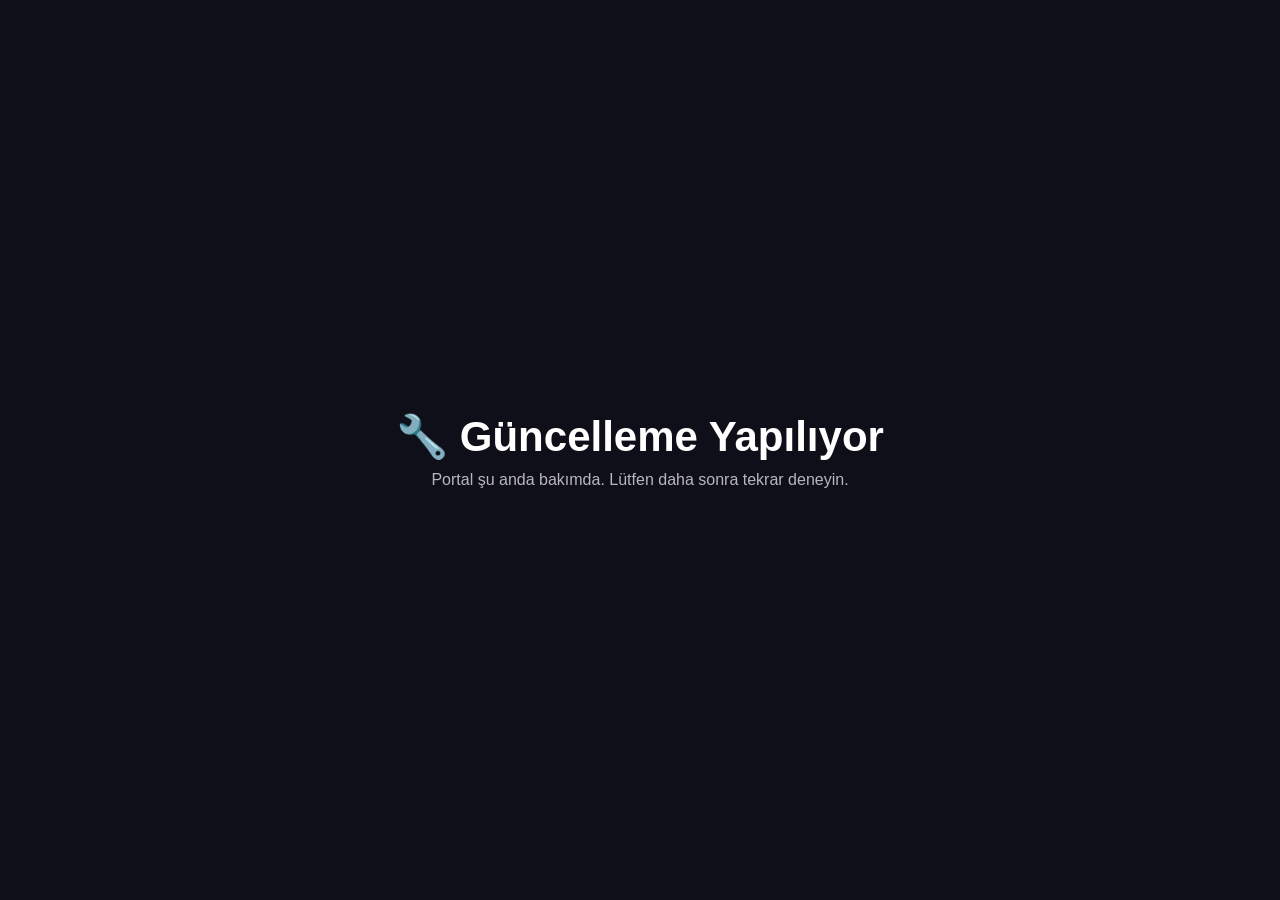
==== commit d4fa021c: "Update index.html" ====
--- a/index.html
+++ b/index.html
@@ -582,7 +582,7 @@
    MAINTENANCE LOCK SYSTEM
 ========================= */
 
-let maintenanceState = 0; // 1 = ON, 0 = OFF
+let maintenanceState = 1; // 1 = ON, 0 = OFF
 let locked = false;       // 🔒 bir kere açıldıysa kilit
 
 function applyMaintenance(){
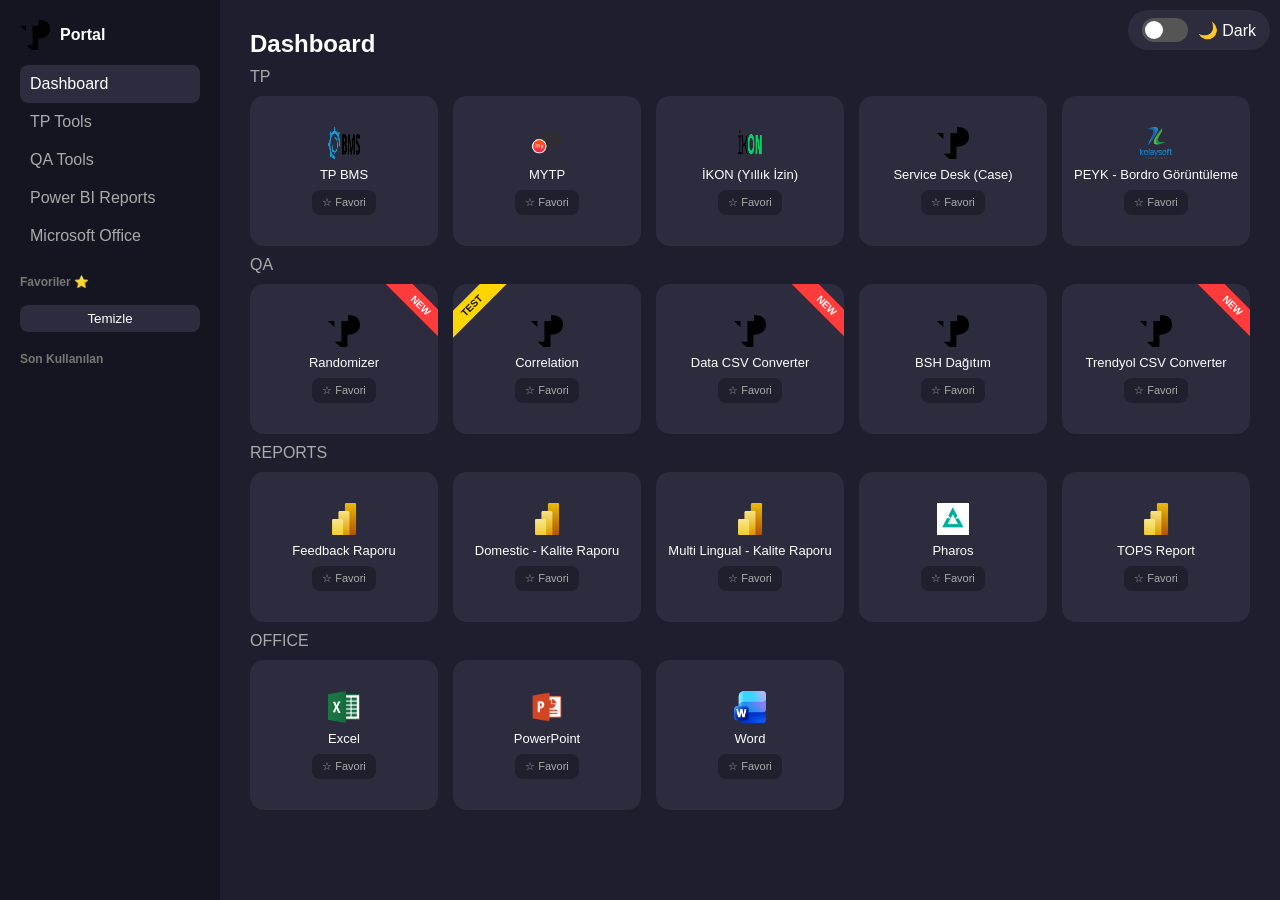
==== commit e6824c17: "Update index.html" ====
--- a/index.html
+++ b/index.html
@@ -582,7 +582,7 @@
    MAINTENANCE LOCK SYSTEM
 ========================= */
 
-let maintenanceState = 1; // 1 = ON, 0 = OFF
+let maintenanceState = 0; // 1 = ON, 0 = OFF
 let locked = false;       // 🔒 bir kere açıldıysa kilit
 
 function applyMaintenance(){
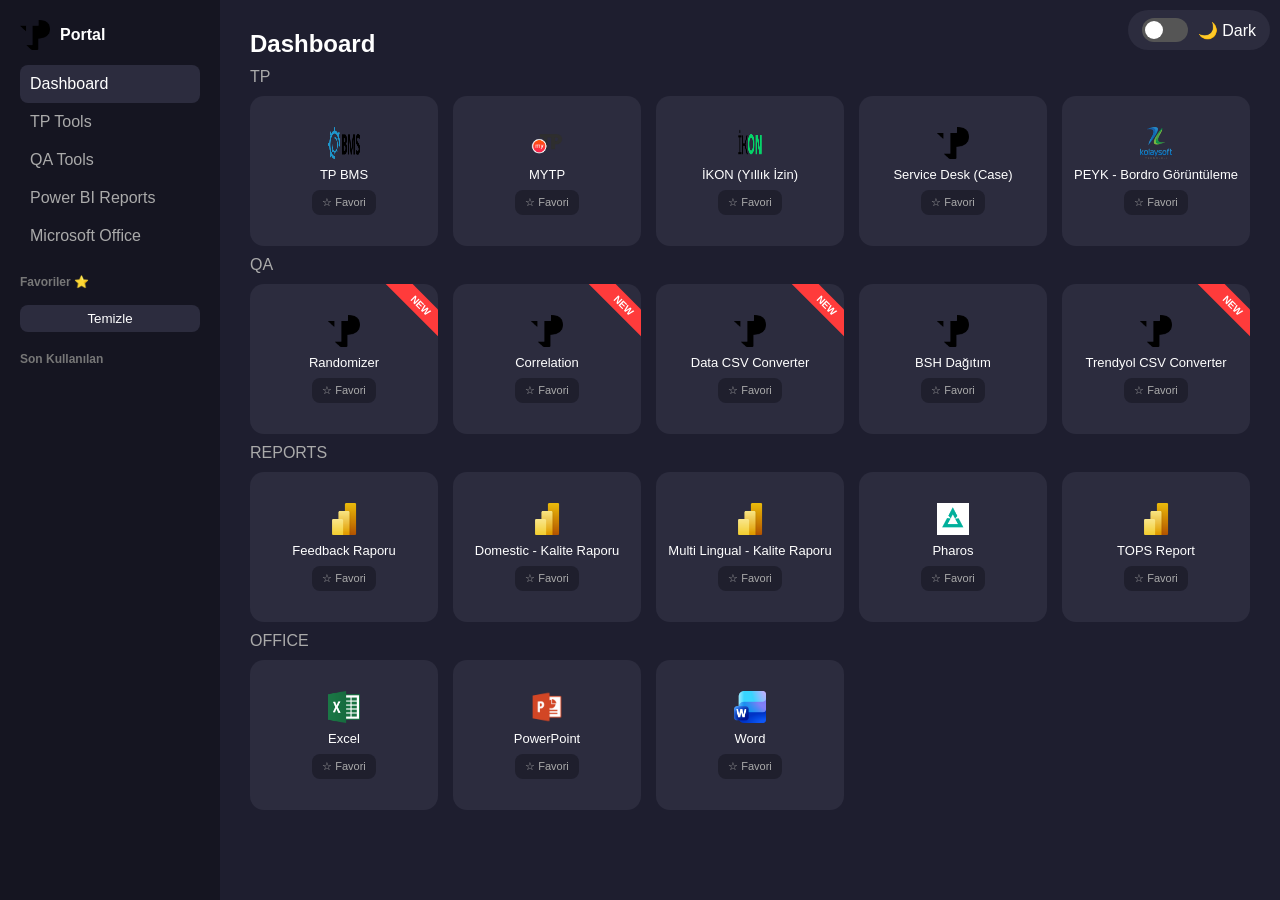
==== commit ce16786e: "Update index.html" ====
--- a/index.html
+++ b/index.html
@@ -370,7 +370,7 @@
 
 
   {id:"random",name:"Randomizer",icon:"logo.png",cat:"qa",isNew:1,isTest:0,url:"randomizer.html"},
-  {id:"corel",name:"Correlation",icon:"logo.png",cat:"qa",isNew:0,isTest:1,url:"corel.html"},
+  {id:"corel",name:"Correlation",icon:"logo.png",cat:"qa",isNew:1,isTest:0,url:"corel.html"},
   {id:"csv",name:"Data CSV Converter",icon:"logo.png",cat:"qa",isNew:1,isTest:0,url:"csvconverter.html"},
   {id:"sampling",name:"BSH Dağıtım",icon:"logo.png",cat:"qa",isNew:0,isTest:0,url:"sampling.html"},
   {id:"trceviri",name:"Trendyol CSV Converter",icon:"logo.png",cat:"qa",isNew:1,isTest:0,url:"trendyolceviri.html"},
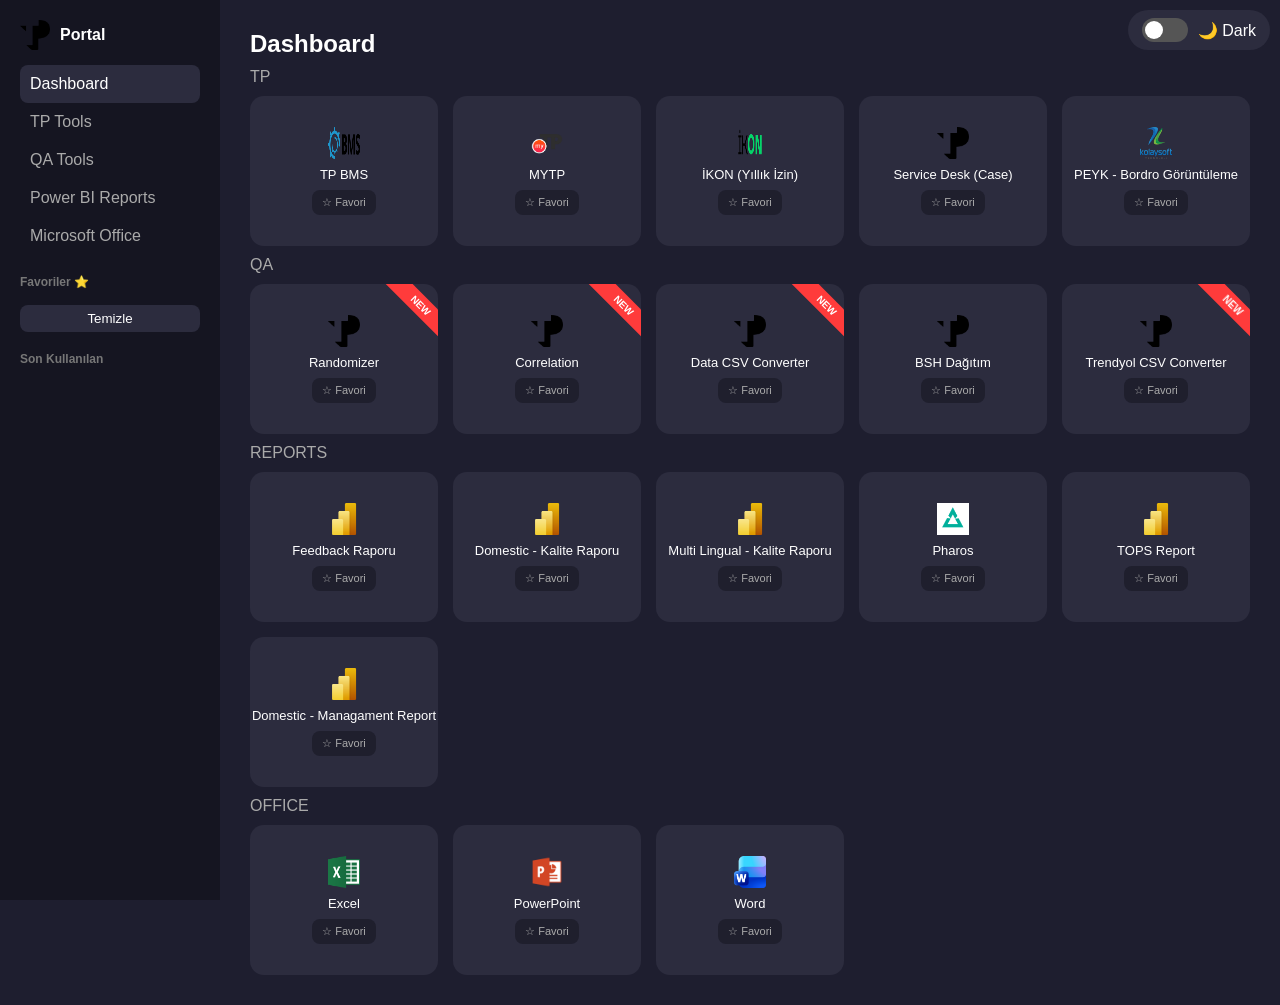
==== commit 937708dd: "Update index.html" ====
--- a/index.html
+++ b/index.html
@@ -380,6 +380,7 @@
   {id:"powerbiml",name:"Multi Lingual - Kalite Raporu",icon:"powerbi.png",cat:"reports",isNew:0,isTest:0,url:"https://app.powerbi.com/groups/me/reports/913d085a-39b0-47ba-8d86-93f7562967b5/ReportSection6e0f125c1a8e11c66787?experience=power-bi"},  
   {id:"powerpharos",name:"Pharos",icon:"pharos.png",cat:"reports",isNew:0,isTest:0,url:"https://app.powerbi.com/groups/me/apps/41d62312-bcc5-4135-a533-27c99a17330b/reports/35f2923b-4391-420b-b20c-39a5fbbf71af/ReportSection?ctid=638fcbaf-ba4c-43e1-adae-5475c970fe10&experience=power-bi"},  
   {id:"powerbitops",name:"TOPS Report",icon:"powerbi.png",cat:"reports",isNew:0,isTest:0,url:"https://app.powerbi.com/groups/me/reports/fa9a4773-1f17-4e70-8d61-c2abdd623f10/4ff2d5fd86b13526c481?experience=power-bi"},  
+  {id:"powerbimgm",name:"Domestic - Managament Report",icon:"powerbi.png",cat:"reports",isNew:0,isTest:0,url:"https://app.powerbi.com/groups/me/reports/5e8a5883-5b0c-468a-aa43-4eafb84a948b/ReportSection129752e63008ee0ccb20?experience=power-bi"},  
 
 
 
